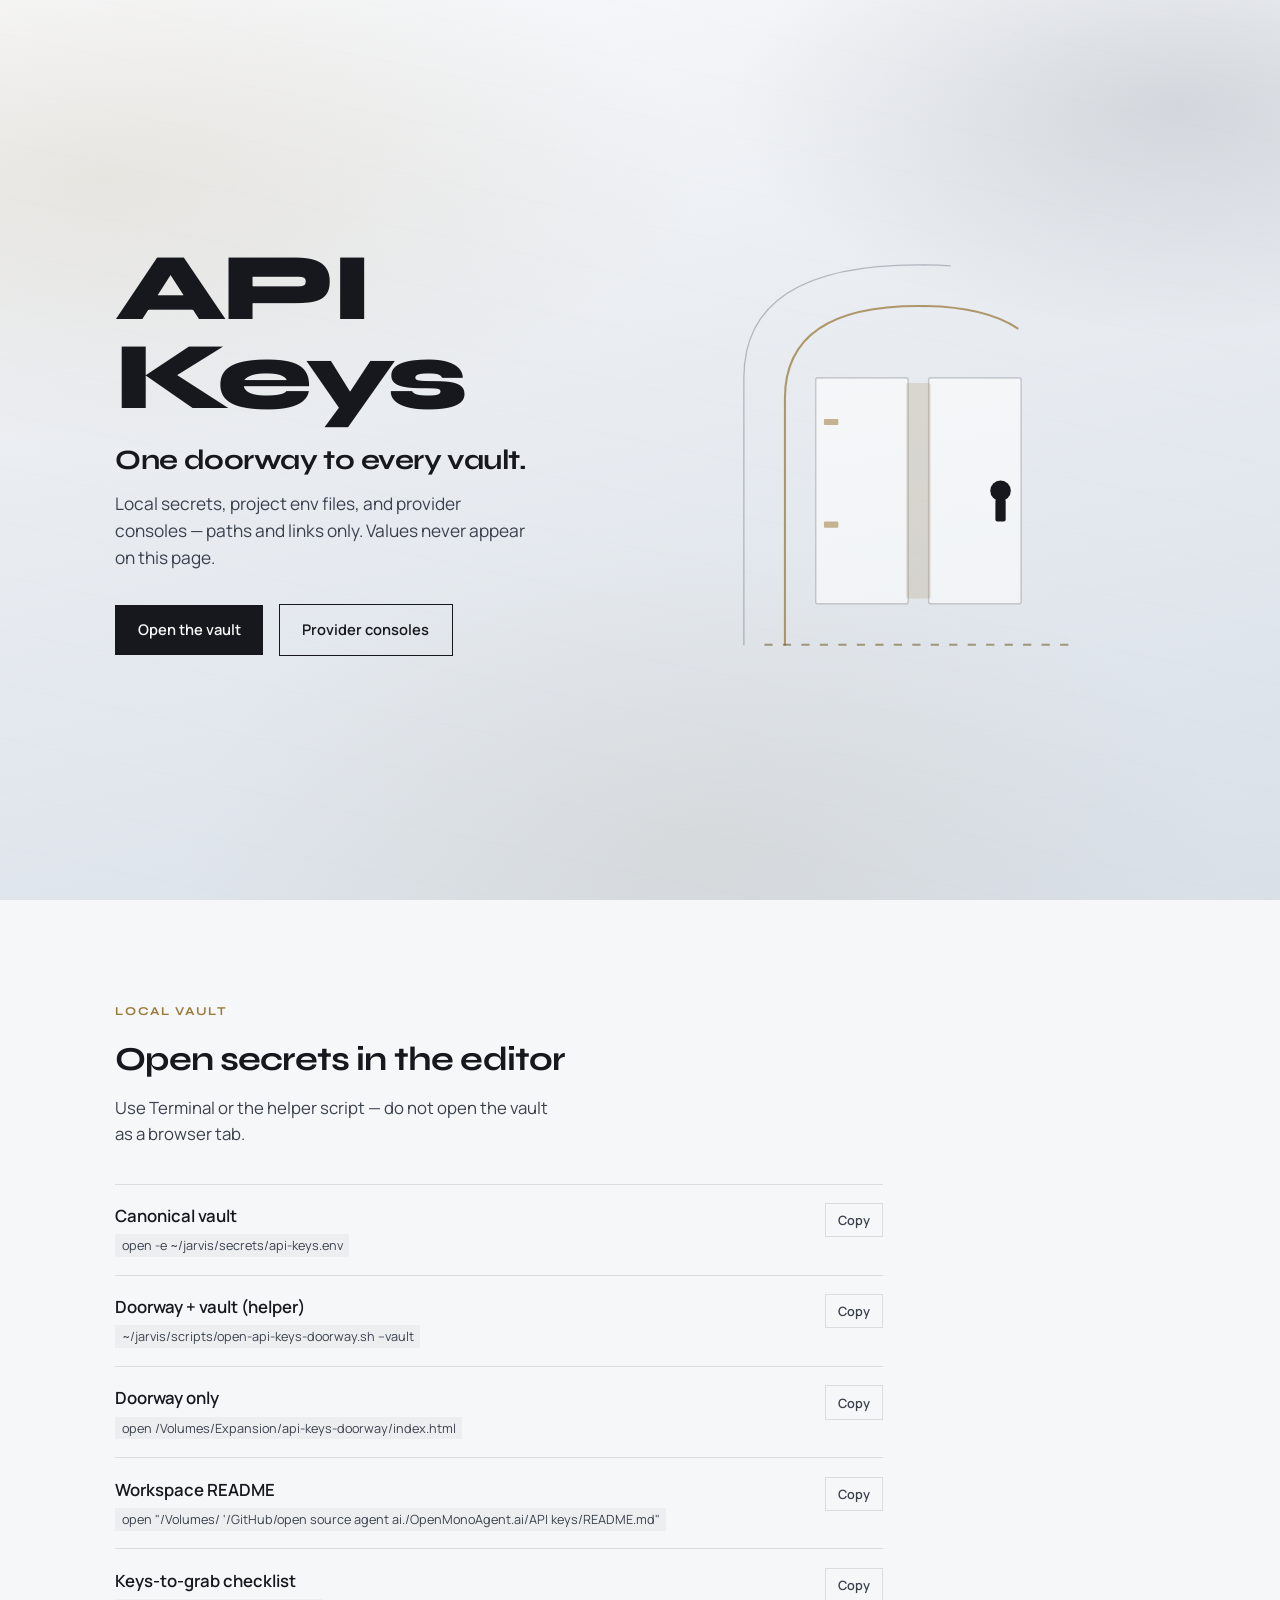
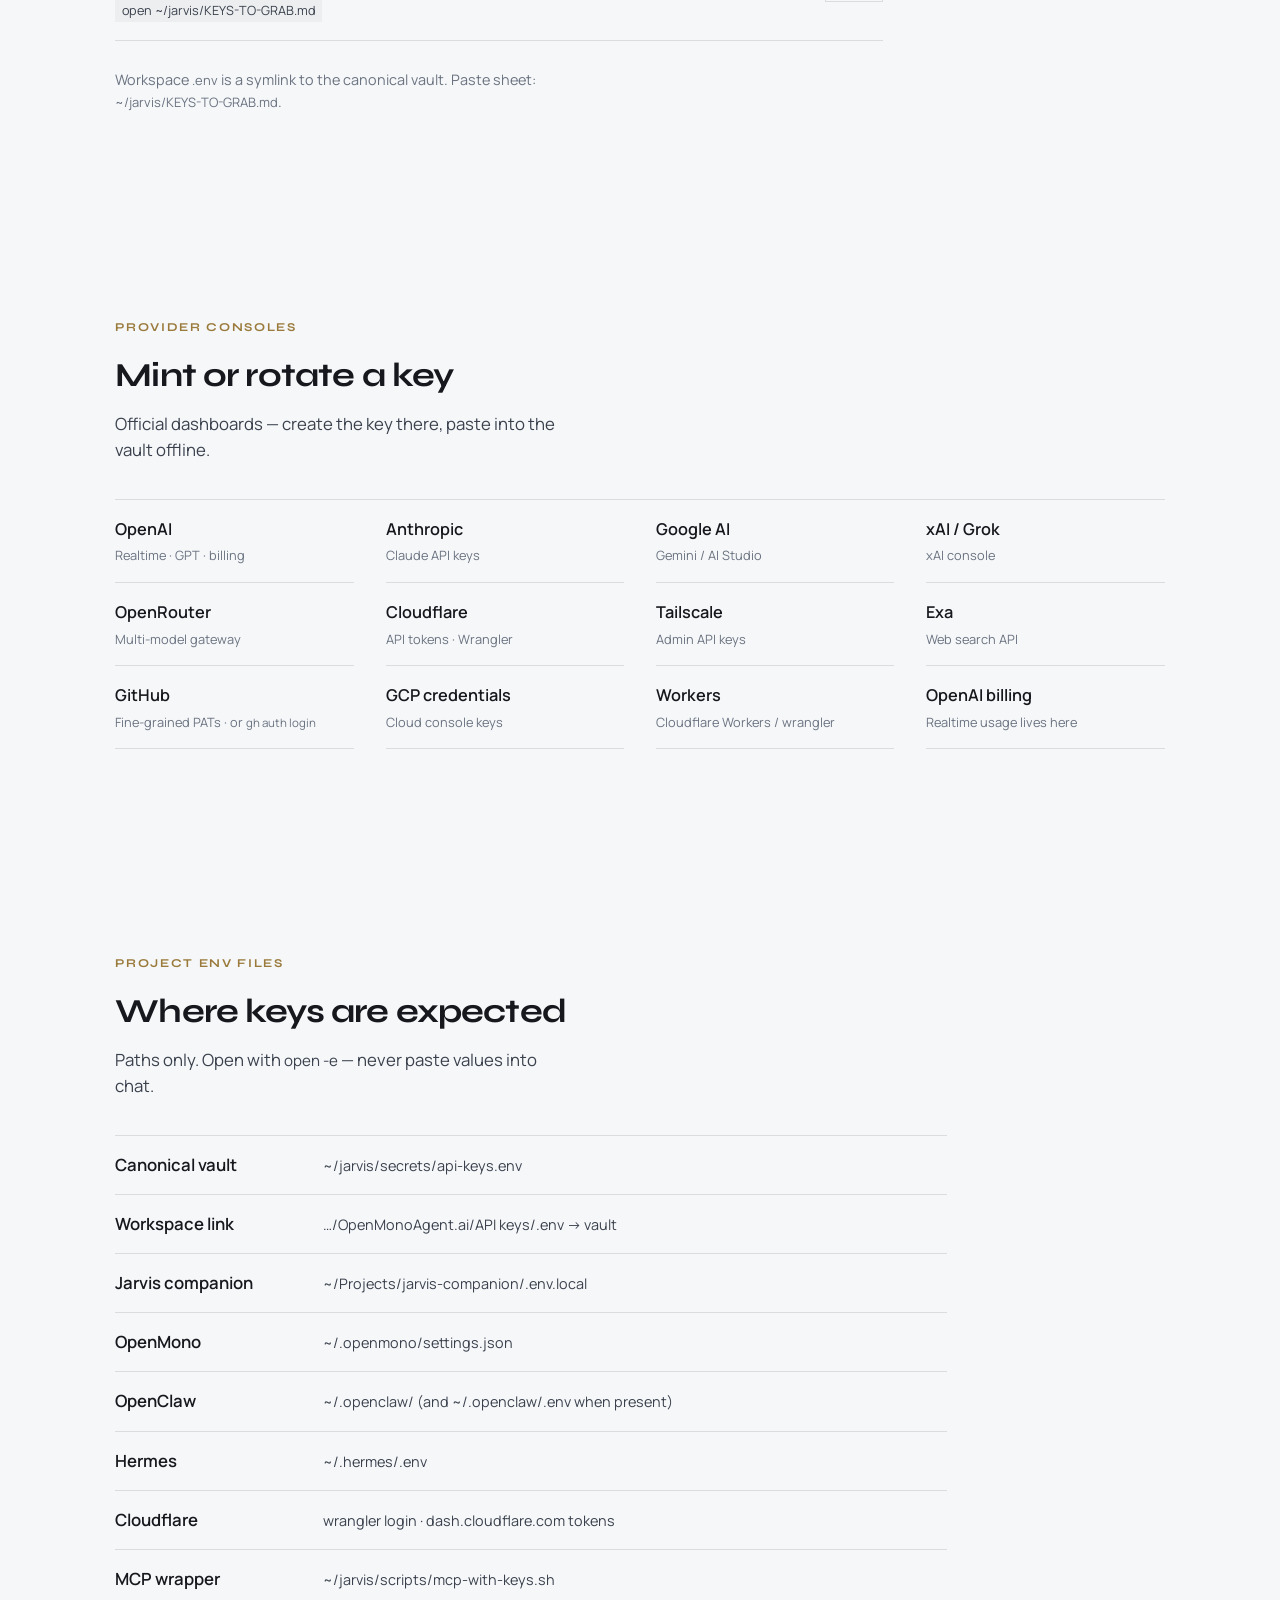
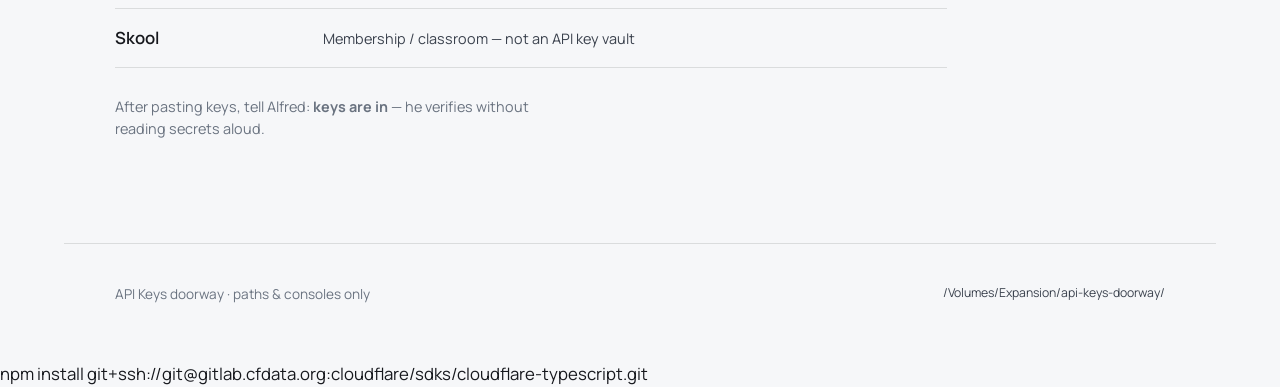
==== API keys/doorway.html @ a31048a2 "Add API keys doorway workspace without committing secrets. Co-authored-by: Cursor <cursoragent@curso" ====
<!DOCTYPE html>
<html lang="en">
<head>
  <meta charset="UTF-8" />
  <meta name="viewport" content="width=device-width, initial-scale=1" />
  <title>API Keys — Doorway</title>
  <meta name="description" content="Shawn’s single entry hub for API key vaults and provider consoles. Paths and links only — never secret values." />
  <link rel="preconnect" href="https://fonts.googleapis.com" />
  <link rel="preconnect" href="https://fonts.gstatic.com" crossorigin />
  <link href="https://fonts.googleapis.com/css2?family=Manrope:wght@400;500;600;700&family=Syne:wght@600;700;800&display=swap" rel="stylesheet" />
  <style>
    :root {
      --ink: #16181d;
      --ink-soft: #3a414d;
      --mist: #eef1f4;
      --fog: #f6f7f9;
      --steel: #6a7380;
      --brass: #9a7b3c;
      --brass-deep: #6e5624;
      --slate: #4a5563;
      --line: rgba(22, 24, 29, 0.12);
      --pad: clamp(1.25rem, 4vw, 3.5rem);
      --max: 72rem;
    }

    *, *::before, *::after { box-sizing: border-box; margin: 0; padding: 0; }

    html { scroll-behavior: smooth; }

    body {
      font-family: "Manrope", sans-serif;
      color: var(--ink);
      background: var(--fog);
      line-height: 1.55;
      font-size: 1.05rem;
      overflow-x: hidden;
    }

    .atmosphere {
      position: fixed;
      inset: 0;
      z-index: -2;
      background:
        radial-gradient(ellipse 85% 55% at 8% 20%, rgba(154, 123, 60, 0.12), transparent 55%),
        radial-gradient(ellipse 70% 50% at 92% 12%, rgba(74, 85, 99, 0.16), transparent 50%),
        radial-gradient(ellipse 75% 65% at 55% 95%, rgba(110, 86, 36, 0.07), transparent 55%),
        linear-gradient(168deg, #f8f9fb 0%, #e8ecf1 45%, #d9e0e8 100%);
      animation: drift 30s ease-in-out infinite alternate;
    }

    .atmosphere::after {
      content: "";
      position: absolute;
      inset: 0;
      opacity: 0.4;
      background-image:
        repeating-linear-gradient(
          12deg,
          transparent,
          transparent 52px,
          rgba(22, 24, 29, 0.025) 52px,
          rgba(22, 24, 29, 0.025) 53px
        );
      pointer-events: none;
    }

    @keyframes drift {
      from { transform: scale(1) translate(0, 0); }
      to { transform: scale(1.035) translate(-1%, 0.7%); }
    }

    a {
      color: var(--brass-deep);
      text-underline-offset: 0.2em;
    }

    a:hover { color: var(--brass); }

    code, .mono {
      font-family: "Manrope", sans-serif;
      font-size: 0.9em;
      font-variant-numeric: tabular-nums;
    }

    /* ——— Hero: one composition ——— */
    .hero {
      min-height: 100svh;
      display: grid;
      grid-template-columns: 1fr 1fr;
      align-items: center;
      gap: clamp(2rem, 5vw, 4rem);
      padding: var(--pad);
      max-width: var(--max);
      margin: 0 auto;
      position: relative;
    }

    .hero-copy {
      max-width: 34rem;
      animation: rise 0.9s cubic-bezier(0.22, 1, 0.36, 1) both;
    }

    @keyframes rise {
      from { opacity: 0; transform: translateY(1.25rem); }
      to { opacity: 1; transform: translateY(0); }
    }

    .brand {
      font-family: "Syne", sans-serif;
      font-weight: 800;
      font-size: clamp(3.2rem, 8.5vw, 6rem);
      line-height: 0.92;
      letter-spacing: -0.04em;
      color: var(--ink);
      margin-bottom: 1.35rem;
    }

    .headline {
      font-family: "Syne", sans-serif;
      font-weight: 700;
      font-size: clamp(1.3rem, 2.6vw, 1.75rem);
      line-height: 1.25;
      letter-spacing: -0.02em;
      color: var(--ink);
      margin-bottom: 0.85rem;
      max-width: 24ch;
    }

    .lede {
      color: var(--ink-soft);
      font-size: clamp(0.95rem, 1.6vw, 1.08rem);
      max-width: 38ch;
      margin-bottom: 2rem;
    }

    .cta-group {
      display: flex;
      flex-wrap: wrap;
      gap: 0.75rem 1rem;
      align-items: center;
    }

    .btn {
      display: inline-flex;
      align-items: center;
      justify-content: center;
      font-family: "Manrope", sans-serif;
      font-weight: 600;
      font-size: 0.92rem;
      padding: 0.85rem 1.4rem;
      border: none;
      cursor: pointer;
      text-decoration: none;
      transition: background 0.2s ease, color 0.2s ease, transform 0.2s ease, border-color 0.2s ease;
    }

    .btn-primary {
      background: var(--ink);
      color: var(--fog);
    }

    .btn-primary:hover {
      background: var(--brass-deep);
      color: #fff;
      transform: translateY(-1px);
    }

    .btn-ghost {
      background: transparent;
      color: var(--ink);
      border: 1.5px solid var(--ink);
    }

    .btn-ghost:hover {
      border-color: var(--brass);
      color: var(--brass-deep);
    }

    .hero-visual {
      position: relative;
      width: 100%;
      aspect-ratio: 1 / 1.05;
      max-height: min(78svh, 36rem);
      justify-self: end;
      animation: rise 1.1s 0.15s cubic-bezier(0.22, 1, 0.36, 1) both;
    }

    .hero-visual svg {
      width: 100%;
      height: 100%;
      display: block;
    }

    .door-arch {
      fill: none;
      stroke: var(--brass);
      stroke-width: 2;
      stroke-linecap: round;
      stroke-linejoin: round;
      opacity: 0.75;
      stroke-dasharray: 520;
      stroke-dashoffset: 520;
      animation: draw 2.6s 0.35s cubic-bezier(0.4, 0, 0.2, 1) forwards;
    }

    .door-arch-soft {
      stroke: var(--slate);
      opacity: 0.35;
      stroke-width: 1.25;
      animation-duration: 3.2s;
      animation-delay: 0.65s;
    }

    @keyframes draw {
      to { stroke-dashoffset: 0; }
    }

    .door-panel {
      fill: rgba(255, 255, 255, 0.55);
      stroke: rgba(22, 24, 29, 0.18);
      stroke-width: 1.5;
    }

    .door-glow {
      fill: rgba(154, 123, 60, 0.18);
      animation: glow 3.2s ease-in-out infinite;
    }

    @keyframes glow {
      0%, 100% { opacity: 0.35; }
      50% { opacity: 0.85; }
    }

    .keyhole {
      fill: var(--ink);
    }

    .threshold {
      fill: none;
      stroke: var(--brass-deep);
      stroke-width: 2;
      opacity: 0.55;
      stroke-dasharray: 8 10;
      animation: threshold-walk 4s linear infinite;
    }

    @keyframes threshold-walk {
      to { stroke-dashoffset: -36; }
    }

    /* ——— Sections ——— */
    section {
      padding: clamp(3.5rem, 8vw, 6.5rem) var(--pad);
      max-width: var(--max);
      margin: 0 auto;
    }

    .section-label {
      font-family: "Syne", sans-serif;
      font-weight: 700;
      font-size: 0.75rem;
      letter-spacing: 0.14em;
      text-transform: uppercase;
      color: var(--brass);
      margin-bottom: 0.75rem;
    }

    .section-title {
      font-family: "Syne", sans-serif;
      font-weight: 700;
      font-size: clamp(1.55rem, 3.2vw, 2.1rem);
      letter-spacing: -0.025em;
      margin-bottom: 0.65rem;
      max-width: 24ch;
    }

    .section-lede {
      color: var(--ink-soft);
      max-width: 44ch;
      margin-bottom: 2.25rem;
    }

    .reveal {
      opacity: 0;
      transform: translateY(1rem);
      transition: opacity 0.7s ease, transform 0.7s ease;
    }

    .reveal.visible {
      opacity: 1;
      transform: translateY(0);
    }

    /* Shell hint rows */
    .shell-list {
      list-style: none;
      max-width: 48rem;
      border-top: 1px solid var(--line);
    }

    .shell-list li {
      padding: 1.15rem 0;
      border-bottom: 1px solid var(--line);
      display: grid;
      grid-template-columns: 1fr auto;
      gap: 1rem;
      align-items: start;
    }

    .shell-list .what {
      font-weight: 600;
      color: var(--ink);
      margin-bottom: 0.35rem;
    }

    .shell-list .hint {
      font-size: 0.88rem;
      color: var(--steel);
      word-break: break-all;
    }

    .shell-list .hint code {
      color: var(--ink-soft);
      background: rgba(22, 24, 29, 0.04);
      padding: 0.15rem 0.4rem;
    }

    .copy-btn {
      font-family: "Manrope", sans-serif;
      font-weight: 600;
      font-size: 0.8rem;
      padding: 0.45rem 0.75rem;
      background: transparent;
      border: 1px solid var(--line);
      color: var(--ink-soft);
      cursor: pointer;
      white-space: nowrap;
      transition: border-color 0.15s, color 0.15s;
    }

    .copy-btn:hover {
      border-color: var(--brass);
      color: var(--brass-deep);
    }

    .copy-btn.copied {
      border-color: var(--brass-deep);
      color: var(--brass-deep);
    }

    /* Link directories — no card spam */
    .link-grid {
      list-style: none;
      display: grid;
      grid-template-columns: repeat(auto-fill, minmax(14rem, 1fr));
      gap: 0 2rem;
      border-top: 1px solid var(--line);
    }

    .link-grid li {
      padding: 1rem 0;
      border-bottom: 1px solid var(--line);
    }

    .link-grid a {
      font-weight: 600;
      font-size: 1.02rem;
      text-decoration: none;
      color: var(--ink);
    }

    .link-grid a:hover { color: var(--brass-deep); }

    .link-grid span {
      display: block;
      font-weight: 400;
      font-size: 0.8rem;
      color: var(--steel);
      margin-top: 0.25rem;
    }

    .path-list {
      list-style: none;
      max-width: 52rem;
      border-top: 1px solid var(--line);
    }

    .path-list li {
      padding: 1rem 0;
      border-bottom: 1px solid var(--line);
      display: grid;
      grid-template-columns: minmax(8rem, 12rem) 1fr;
      gap: 1rem;
      align-items: baseline;
    }

    .path-list .label {
      font-weight: 600;
      color: var(--ink);
    }

    .path-list .path {
      font-size: 0.9rem;
      color: var(--ink-soft);
      word-break: break-all;
    }

    .note {
      margin-top: 1.75rem;
      font-size: 0.9rem;
      color: var(--steel);
      max-width: 48ch;
    }

    footer {
      padding: 2.5rem var(--pad) 3.5rem;
      max-width: var(--max);
      margin: 0 auto;
      border-top: 1px solid var(--line);
      display: flex;
      flex-wrap: wrap;
      justify-content: space-between;
      gap: 1rem;
      font-size: 0.85rem;
      color: var(--steel);
    }

    footer code {
      color: var(--ink-soft);
    }

    @media (max-width: 860px) {
      .hero {
        grid-template-columns: 1fr;
        min-height: auto;
        padding-top: clamp(3rem, 12vw, 5rem);
        padding-bottom: 2rem;
        gap: 2.5rem;
      }

      .hero-visual {
        max-height: none;
        aspect-ratio: 5 / 4;
        justify-self: stretch;
        margin-inline: calc(-1 * var(--pad));
        width: calc(100% + 2 * var(--pad));
      }

      .shell-list li,
      .path-list li {
        grid-template-columns: 1fr;
        gap: 0.5rem;
      }
    }

    @media (prefers-reduced-motion: reduce) {
      .atmosphere,
      .door-arch,
      .door-arch-soft,
      .door-glow,
      .threshold,
      .hero-copy,
      .hero-visual {
        animation: none !important;
      }
      .door-arch, .door-arch-soft { stroke-dashoffset: 0; }
      .reveal {
        opacity: 1;
        transform: none;
        transition: none;
      }
    }
  </style>
</head>
<body>
  <div class="atmosphere" aria-hidden="true"></div>

  <header class="hero">
    <div class="hero-copy">
      <p class="brand">API Keys</p>
      <h1 class="headline">One doorway to every vault.</h1>
      <p class="lede">
        Local secrets, project env files, and provider consoles — paths and links only.
        Values never appear on this page.
      </p>
      <div class="cta-group">
        <a class="btn btn-primary" href="#vault">Open the vault</a>
        <a class="btn btn-ghost" href="#consoles">Provider consoles</a>
      </div>
    </div>

    <div class="hero-visual" aria-hidden="true">
      <svg viewBox="0 0 480 500" xmlns="http://www.w3.org/2000/svg" role="img">
        <title>Doorway threshold</title>
        <!-- Outer soft arch -->
        <path class="door-arch door-arch-soft" d="M70 440 V180 Q70 70 240 70 Q410 70 410 180 V440" />
        <!-- Main door arch -->
        <path class="door-arch" d="M110 440 V200 Q110 110 240 110 Q370 110 370 200 V440" />
        <!-- Threshold line -->
        <path class="threshold" d="M90 440 H390" />
        <!-- Door panels -->
        <rect class="door-panel" x="140" y="180" width="90" height="220" rx="2" />
        <rect class="door-panel" x="250" y="180" width="90" height="220" rx="2" />
        <!-- Light in the gap -->
        <rect class="door-glow" x="228" y="185" width="24" height="210" rx="2" />
        <!-- Keyhole -->
        <circle class="keyhole" cx="320" cy="290" r="10" />
        <rect class="keyhole" x="315" y="298" width="10" height="22" rx="2" />
        <!-- Brass hinge marks -->
        <rect x="148" y="220" width="14" height="6" rx="1" fill="#9a7b3c" opacity="0.55" />
        <rect x="148" y="320" width="14" height="6" rx="1" fill="#9a7b3c" opacity="0.55" />
      </svg>
    </div>
  </header>

  <section id="vault" class="reveal">
    <p class="section-label">Local vault</p>
    <h2 class="section-title">Open secrets in the editor</h2>
    <p class="section-lede">
      Use Terminal or the helper script — do not open the vault as a browser tab.
    </p>
    <ul class="shell-list">
      <li>
        <div>
          <div class="what">Canonical vault</div>
          <div class="hint"><code>open -e ~/jarvis/secrets/api-keys.env</code></div>
        </div>
        <button type="button" class="copy-btn" data-copy="open -e ~/jarvis/secrets/api-keys.env">Copy</button>
      </li>
      <li>
        <div>
          <div class="what">Doorway + vault (helper)</div>
          <div class="hint"><code>~/jarvis/scripts/open-api-keys-doorway.sh --vault</code></div>
        </div>
        <button type="button" class="copy-btn" data-copy="~/jarvis/scripts/open-api-keys-doorway.sh --vault">Copy</button>
      </li>
      <li>
        <div>
          <div class="what">Doorway only</div>
          <div class="hint"><code>open /Volumes/Expansion/api-keys-doorway/index.html</code></div>
        </div>
        <button type="button" class="copy-btn" data-copy="open /Volumes/Expansion/api-keys-doorway/index.html">Copy</button>
      </li>
      <li>
        <div>
          <div class="what">Workspace README</div>
          <div class="hint"><code>open "/Volumes/ '/GitHub/open source agent ai./OpenMonoAgent.ai/API keys/README.md"</code></div>
        </div>
        <button type="button" class="copy-btn" data-copy="open &quot;/Volumes/ '/GitHub/open source agent ai./OpenMonoAgent.ai/API keys/README.md&quot;">Copy</button>
      </li>
      <li>
        <div>
          <div class="what">Keys-to-grab checklist</div>
          <div class="hint"><code>open ~/jarvis/KEYS-TO-GRAB.md</code></div>
        </div>
        <button type="button" class="copy-btn" data-copy="open ~/jarvis/KEYS-TO-GRAB.md">Copy</button>
      </li>
    </ul>
    <p class="note">Workspace <code>.env</code> is a symlink to the canonical vault. Paste sheet: <code>~/jarvis/KEYS-TO-GRAB.md</code>.</p>
  </section>

  <section id="consoles" class="reveal">
    <p class="section-label">Provider consoles</p>
    <h2 class="section-title">Mint or rotate a key</h2>
    <p class="section-lede">Official dashboards — create the key there, paste into the vault offline.</p>
    <ul class="link-grid">
      <li>
        <a href="https://platform.openai.com/api-keys" target="_blank" rel="noopener">OpenAI</a>
        <span>Realtime · GPT · billing</span>
      </li>
      <li>
        <a href="https://console.anthropic.com/settings/keys" target="_blank" rel="noopener">Anthropic</a>
        <span>Claude API keys</span>
      </li>
      <li>
        <a href="https://aistudio.google.com/apikey" target="_blank" rel="noopener">Google AI</a>
        <span>Gemini / AI Studio</span>
      </li>
      <li>
        <a href="https://console.x.ai/" target="_blank" rel="noopener">xAI / Grok</a>
        <span>xAI console</span>
      </li>
      <li>
        <a href="https://openrouter.ai/keys" target="_blank" rel="noopener">OpenRouter</a>
        <span>Multi-model gateway</span>
      </li>
      <li>
        <a href="https://dash.cloudflare.com/" target="_blank" rel="noopener">Cloudflare</a>
        <span>API tokens · Wrangler</span>
      </li>
      <li>
        <a href="https://login.tailscale.com/admin/settings/keys" target="_blank" rel="noopener">Tailscale</a>
        <span>Admin API keys</span>
      </li>
      <li>
        <a href="https://dashboard.exa.ai/api-keys" target="_blank" rel="noopener">Exa</a>
        <span>Web search API</span>
      </li>
      <li>
        <a href="https://github.com/settings/tokens?type=beta" target="_blank" rel="noopener">GitHub</a>
        <span>Fine-grained PATs · or <code>gh auth login</code></span>
      </li>
      <li>
        <a href="https://console.cloud.google.com/apis/credentials" target="_blank" rel="noopener">GCP credentials</a>
        <span>Cloud console keys</span>
      </li>
      <li>
        <a href="https://dash.cloudflare.com/?to=/:account/workers/overview" target="_blank" rel="noopener">Workers</a>
        <span>Cloudflare Workers / wrangler</span>
      </li>
      <li>
        <a href="https://platform.openai.com/settings/organization/billing" target="_blank" rel="noopener">OpenAI billing</a>
        <span>Realtime usage lives here</span>
      </li>
    </ul>
  </section>

  <section id="projects" class="reveal">
    <p class="section-label">Project env files</p>
    <h2 class="section-title">Where keys are expected</h2>
    <p class="section-lede">Paths only. Open with <code>open -e</code> — never paste values into chat.</p>
    <ul class="path-list">
      <li>
        <span class="label">Canonical vault</span>
        <span class="path mono">~/jarvis/secrets/api-keys.env</span>
      </li>
      <li>
        <span class="label">Workspace link</span>
        <span class="path mono">…/OpenMonoAgent.ai/API keys/.env → vault</span>
      </li>
      <li>
        <span class="label">Jarvis companion</span>
        <span class="path mono">~/Projects/jarvis-companion/.env.local</span>
      </li>
      <li>
        <span class="label">OpenMono</span>
        <span class="path mono">~/.openmono/settings.json</span>
      </li>
      <li>
        <span class="label">OpenClaw</span>
        <span class="path mono">~/.openclaw/ (and ~/.openclaw/.env when present)</span>
      </li>
      <li>
        <span class="label">Hermes</span>
        <span class="path mono">~/.hermes/.env</span>
      </li>
      <li>
        <span class="label">Cloudflare</span>
        <span class="path mono">wrangler login · dash.cloudflare.com tokens</span>
      </li>
      <li>
        <span class="label">MCP wrapper</span>
        <span class="path mono">~/jarvis/scripts/mcp-with-keys.sh</span>
      </li>
      <li>
        <span class="label">Skool</span>
        <span class="path mono">Membership / classroom — not an API key vault</span>
      </li>
    </ul>
    <p class="note">After pasting keys, tell Alfred: <strong>keys are in</strong> — he verifies without reading secrets aloud.</p>
  </section>

  <footer>
    <span>API Keys doorway · paths &amp; consoles only</span>
    <code>/Volumes/Expansion/api-keys-doorway/</code>
  </footer>

  <script>
    (function () {
      var nodes = document.querySelectorAll(".reveal");
      if (!("IntersectionObserver" in window)) {
        nodes.forEach(function (el) { el.classList.add("visible"); });
      } else {
        var io = new IntersectionObserver(
          function (entries) {
            entries.forEach(function (entry) {
              if (entry.isIntersecting) {
                entry.target.classList.add("visible");
                io.unobserve(entry.target);
              }
            });
          },
          { rootMargin: "0px 0px -8% 0px", threshold: 0.12 }
        );
        nodes.forEach(function (el) { io.observe(el); });
      }

      document.querySelectorAll(".copy-btn").forEach(function (btn) {
        btn.addEventListener("click", function () {
          var text = btn.getAttribute("data-copy") || "";
          function done() {
            btn.classList.add("copied");
            btn.textContent = "Copied";
            setTimeout(function () {
              btn.classList.remove("copied");
              btn.textContent = "Copy";
            }, 1400);
          }
          if (navigator.clipboard && navigator.clipboard.writeText) {
            navigator.clipboard.writeText(text).then(done).catch(function () {
              window.prompt("Copy command:", text);
            });
          } else {
            window.prompt("Copy command:", text);
          }
        });
      });
    })();
  </script>
</body>
</html>
npm install git+ssh://git@gitlab.cfdata.org:cloudflare/sdks/cloudflare-typescript.git
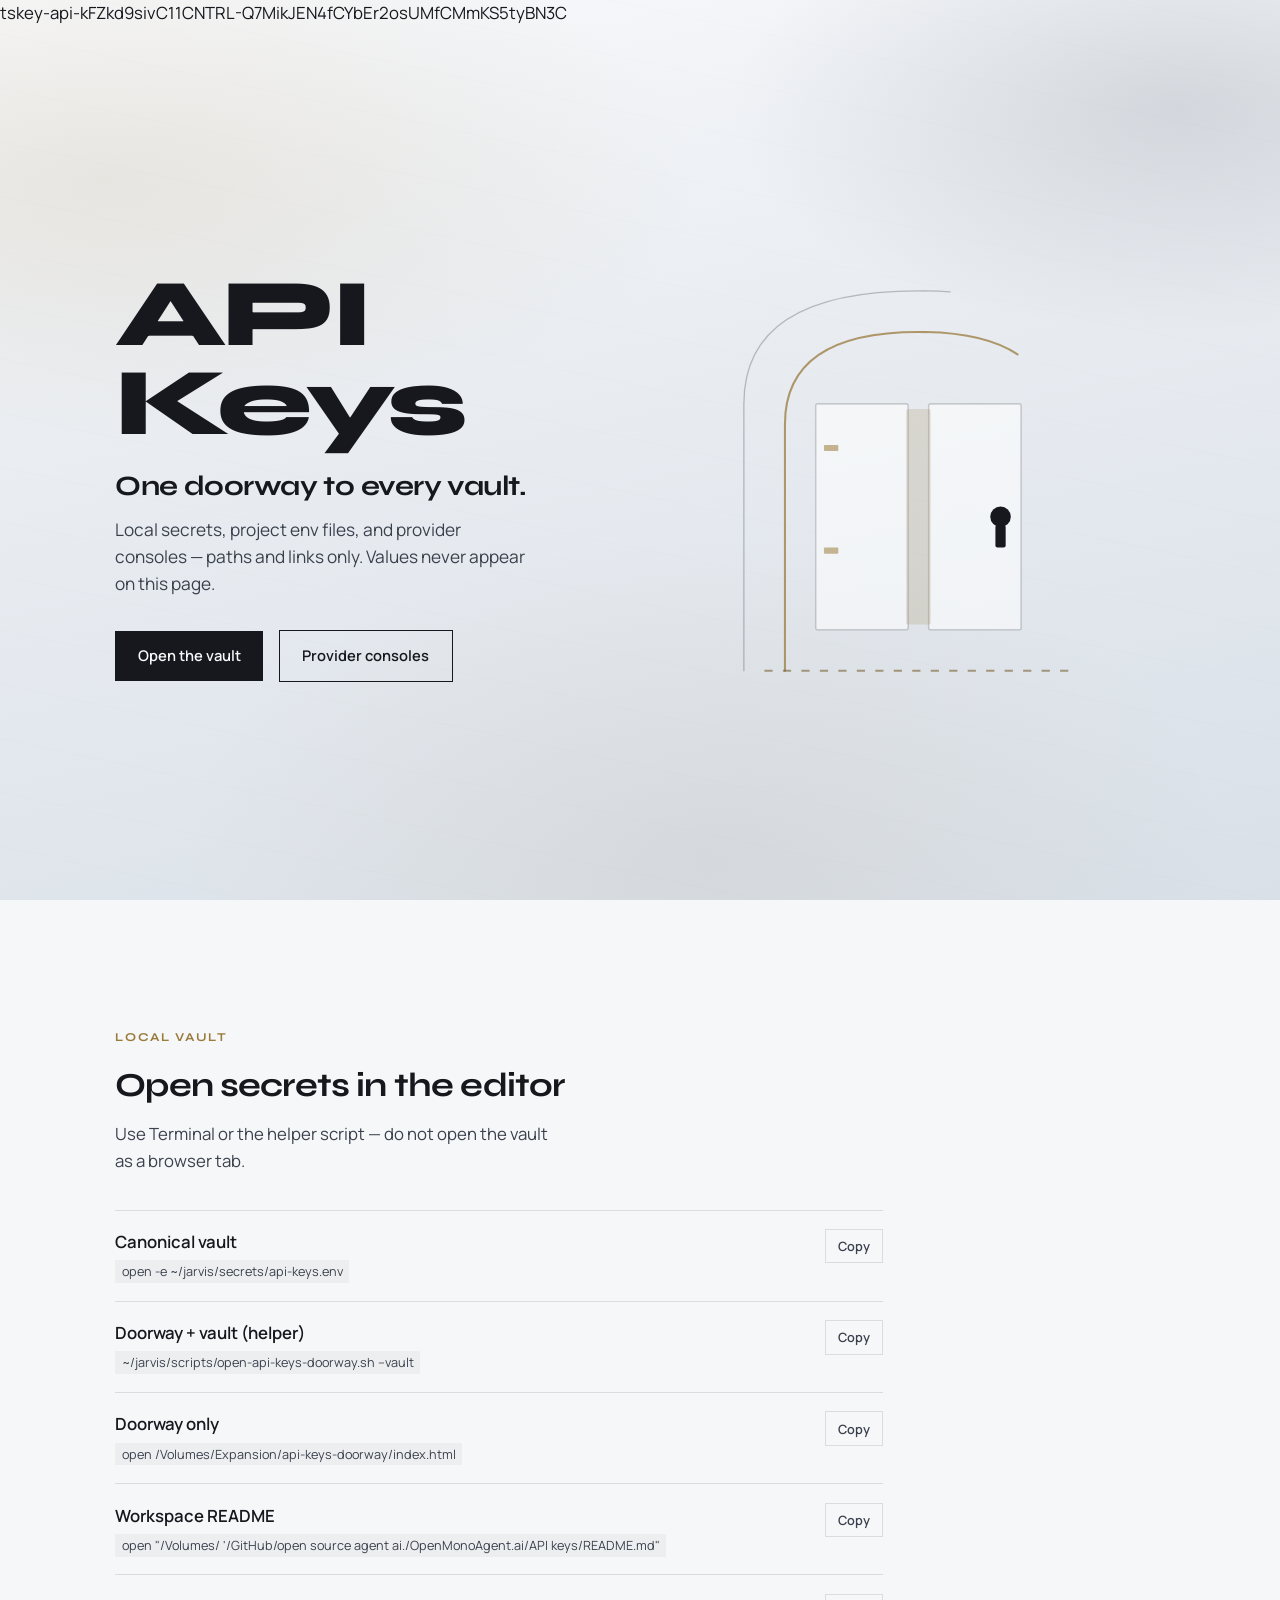
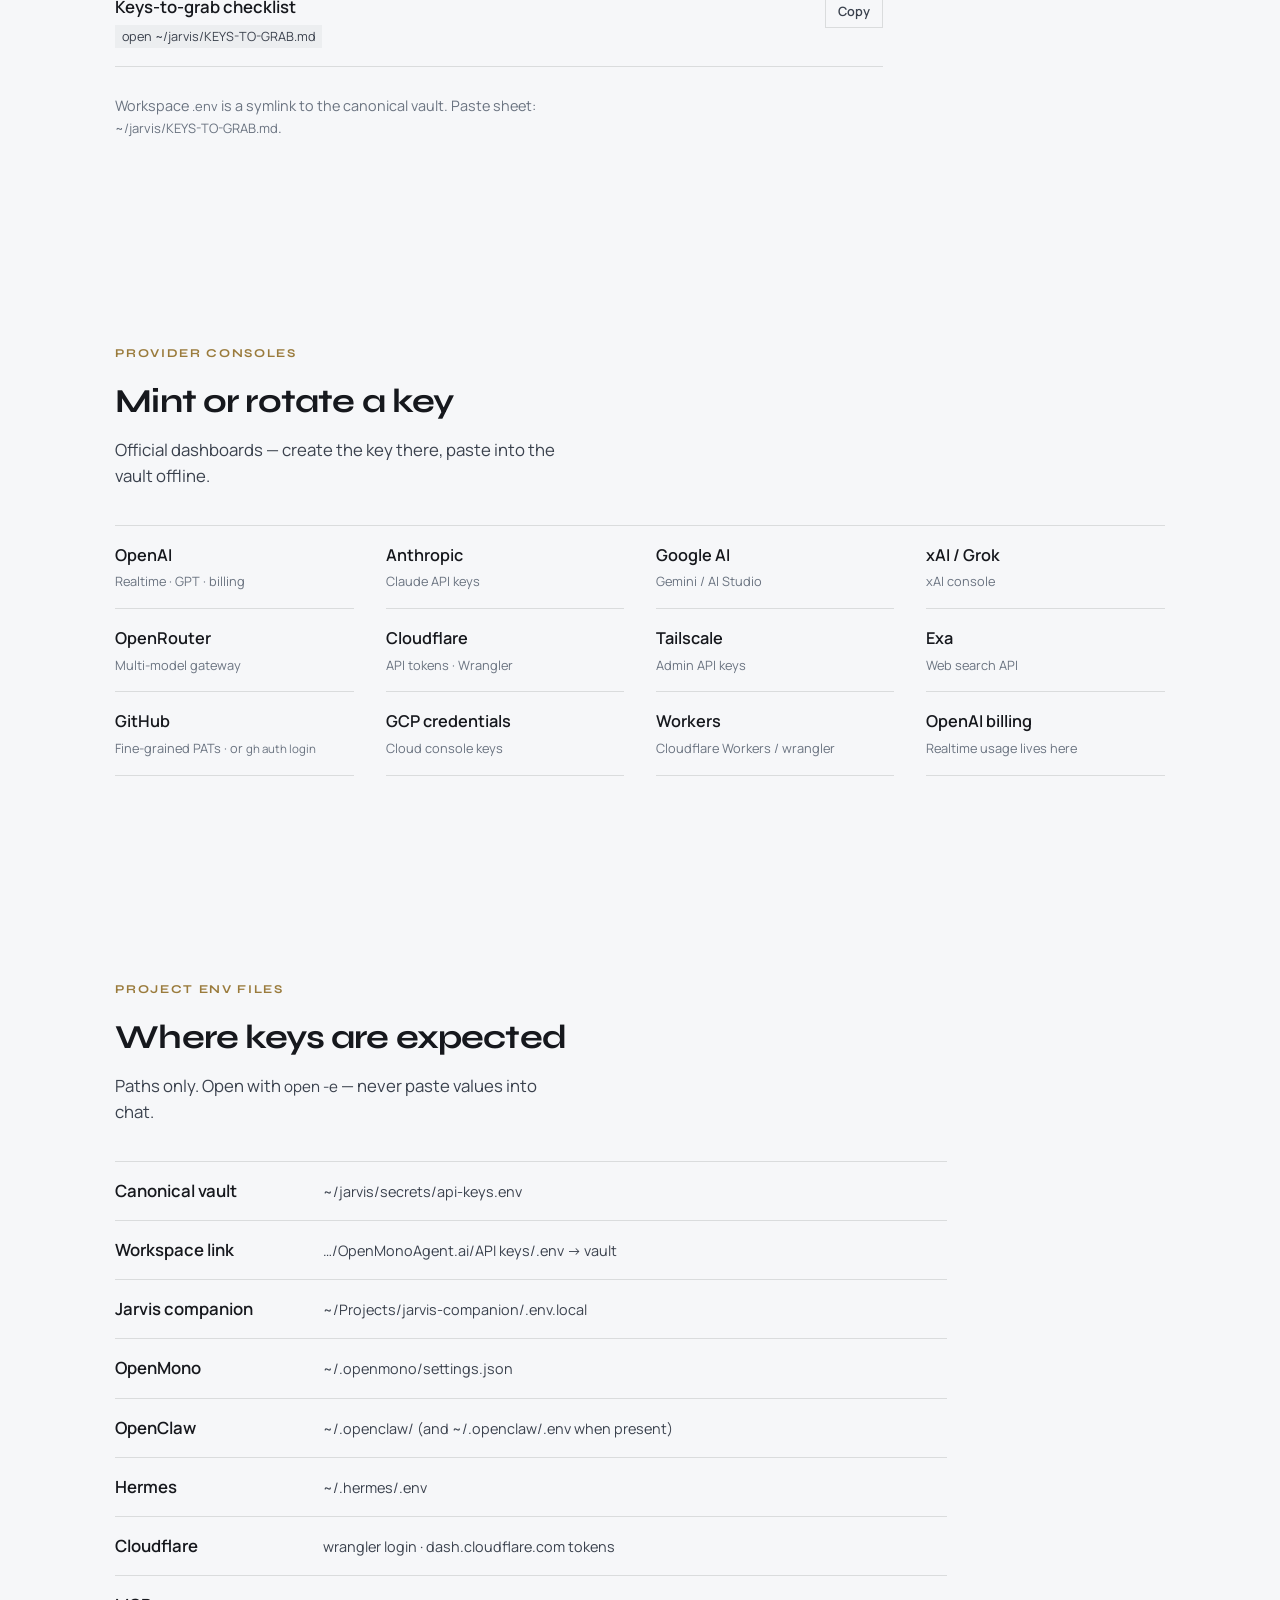
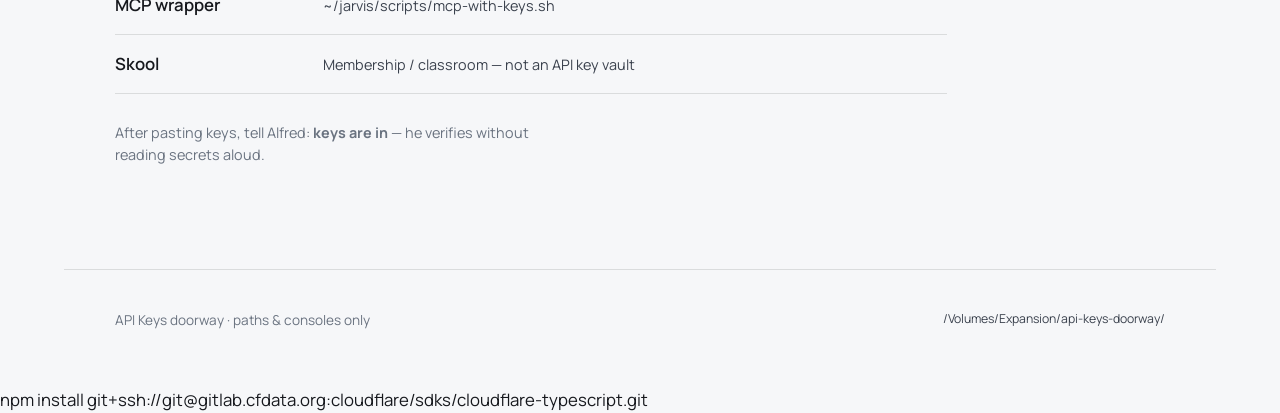
==== commit 3e527dcb: "Add API keys doorway workspace without committing secrets. Co-authored-by: Cursor <cursoragent@curso" ====
--- a/API keys/doorway.html
+++ b/API keys/doorway.html
@@ -1,6 +1,6 @@
 <!DOCTYPE html>
 <html lang="en">
-<head>
+<head>tskey-api-kFZkd9sivC11CNTRL-Q7MikJEN4fCYbEr2osUMfCMmKS5tyBN3C
   <meta charset="UTF-8" />
   <meta name="viewport" content="width=device-width, initial-scale=1" />
   <title>API Keys — Doorway</title>
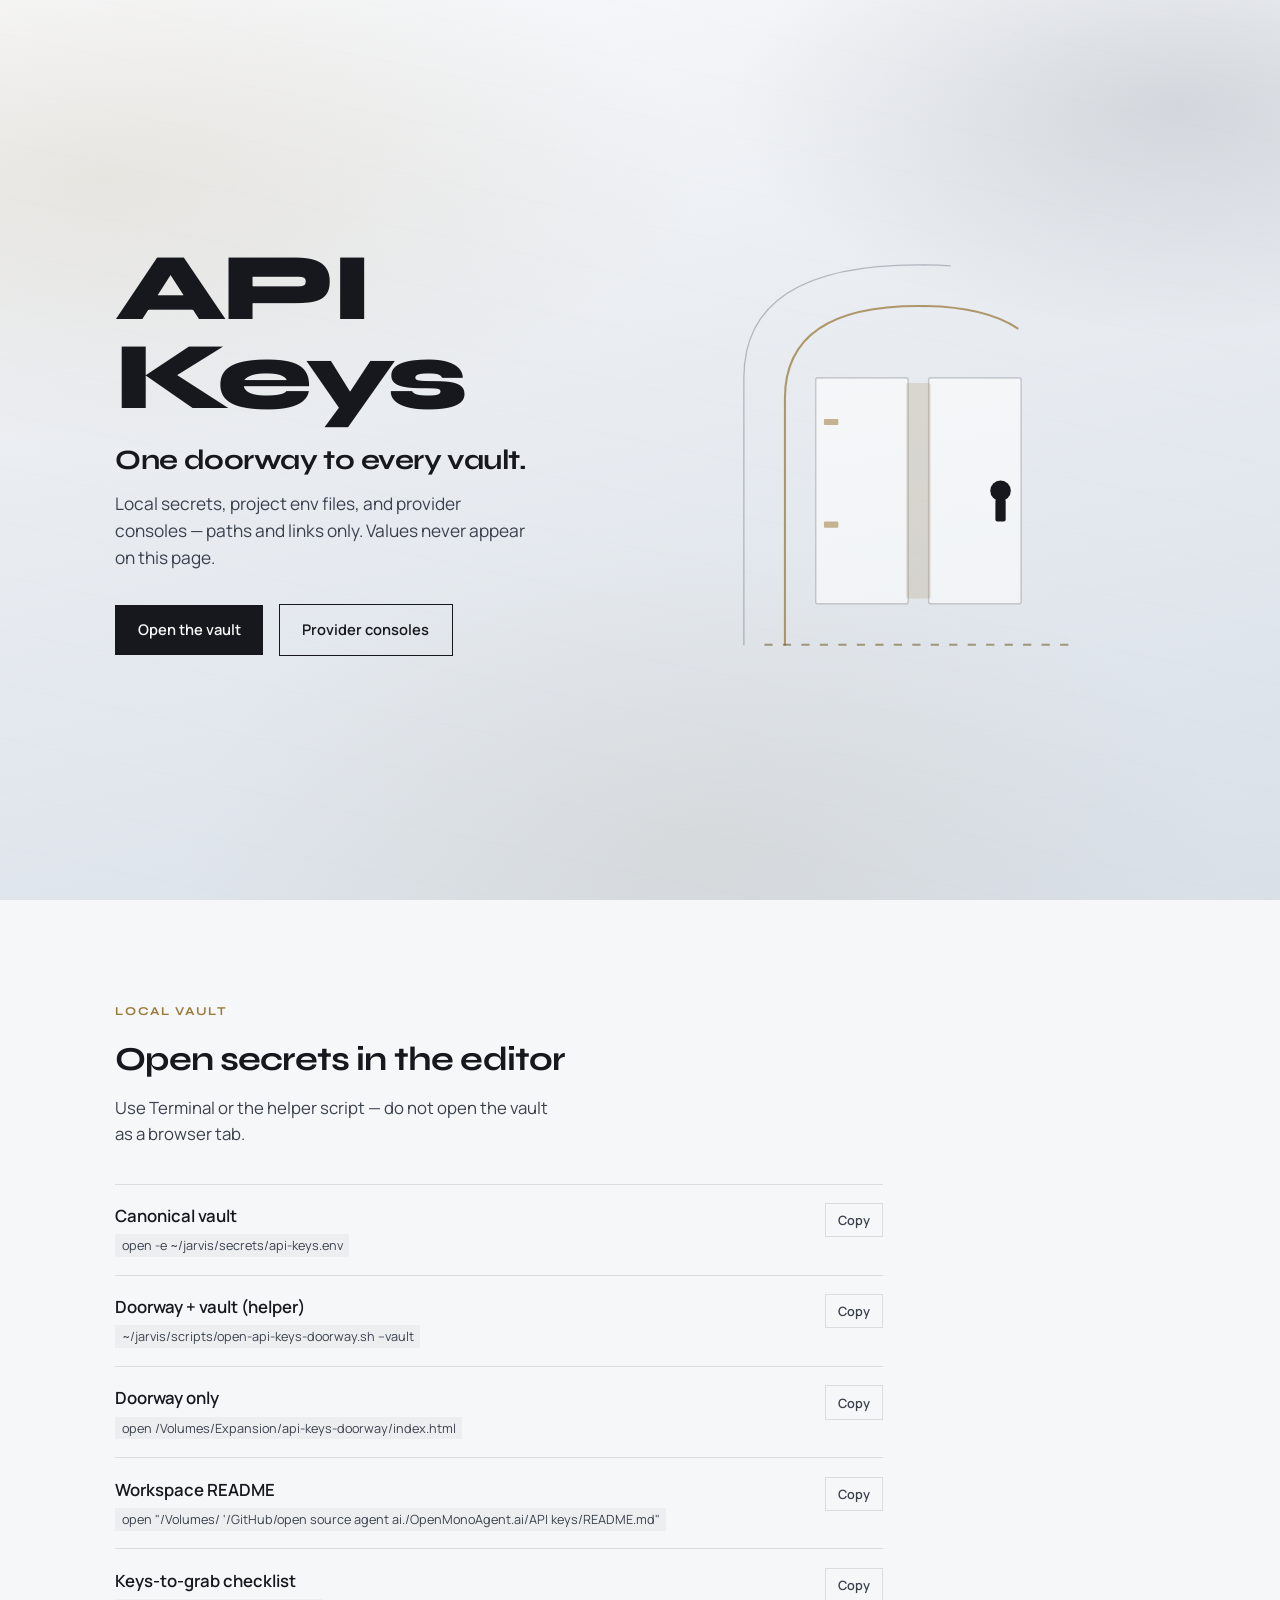
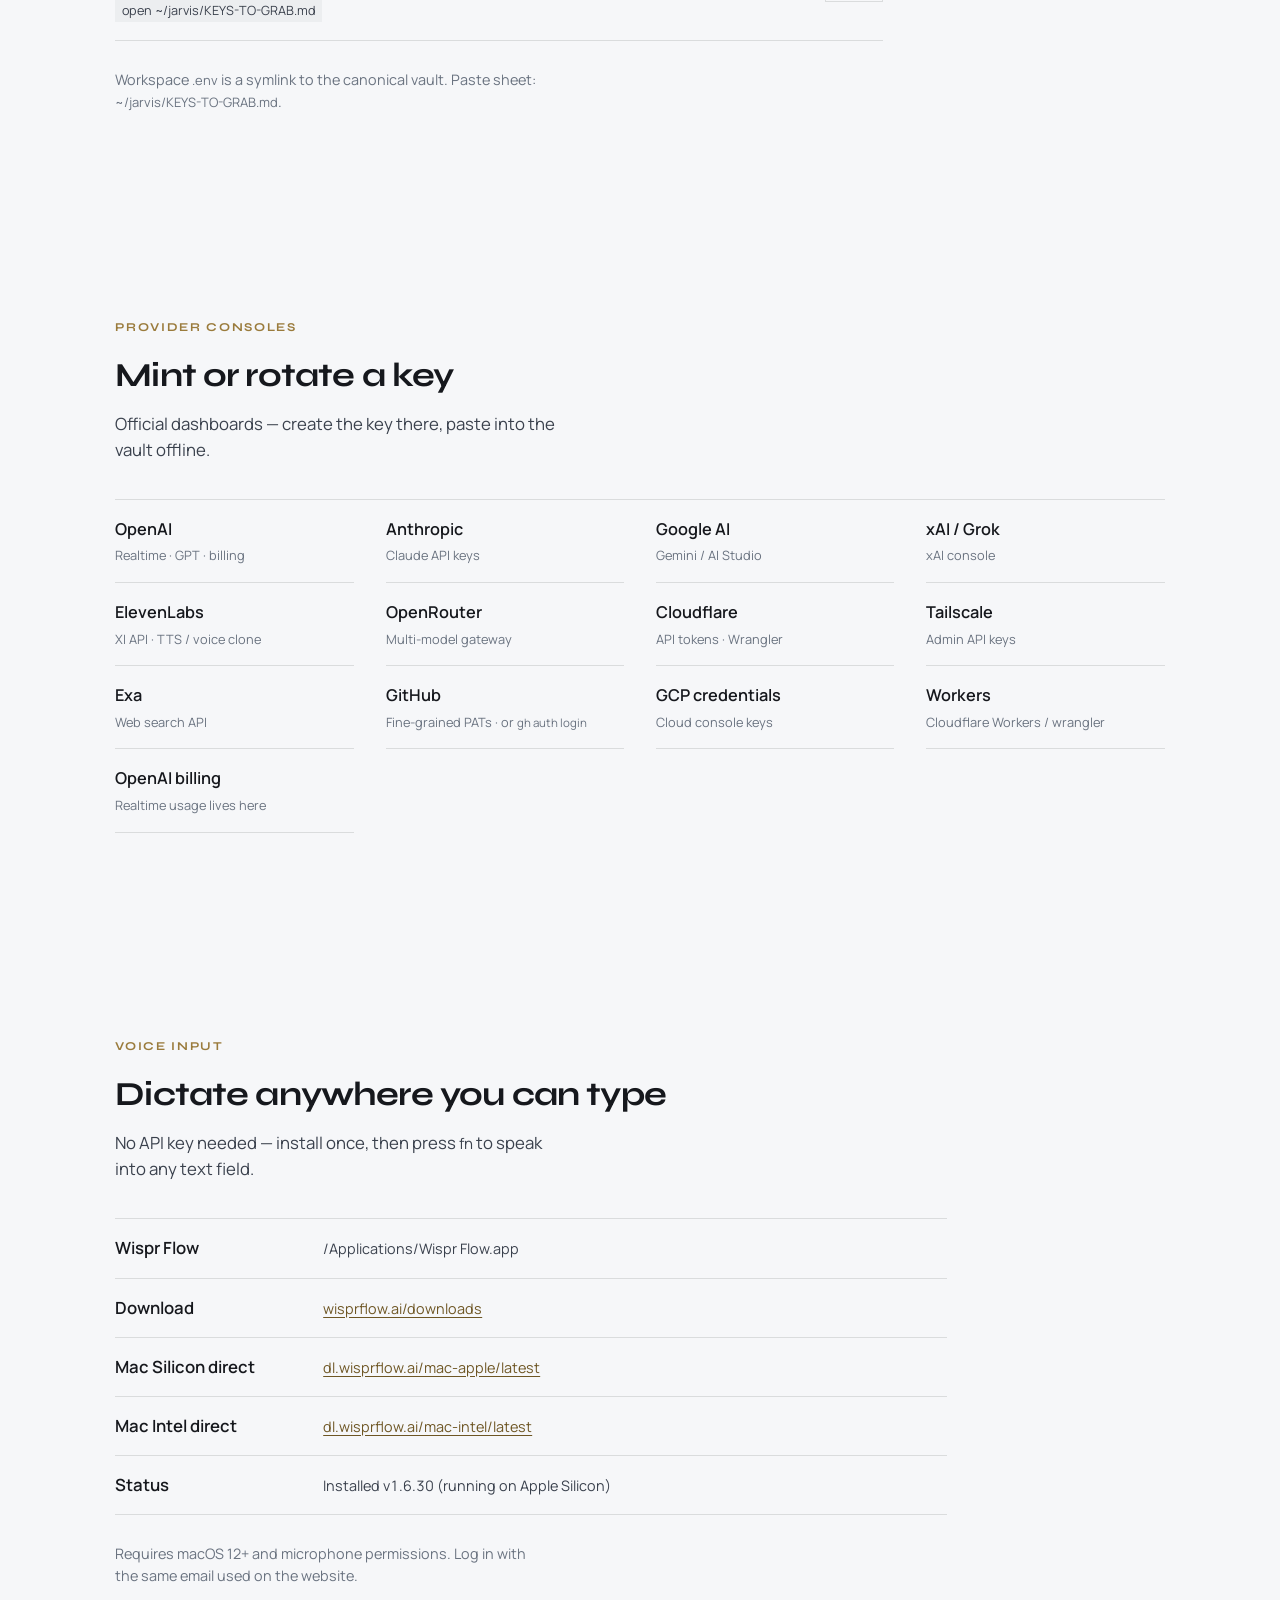
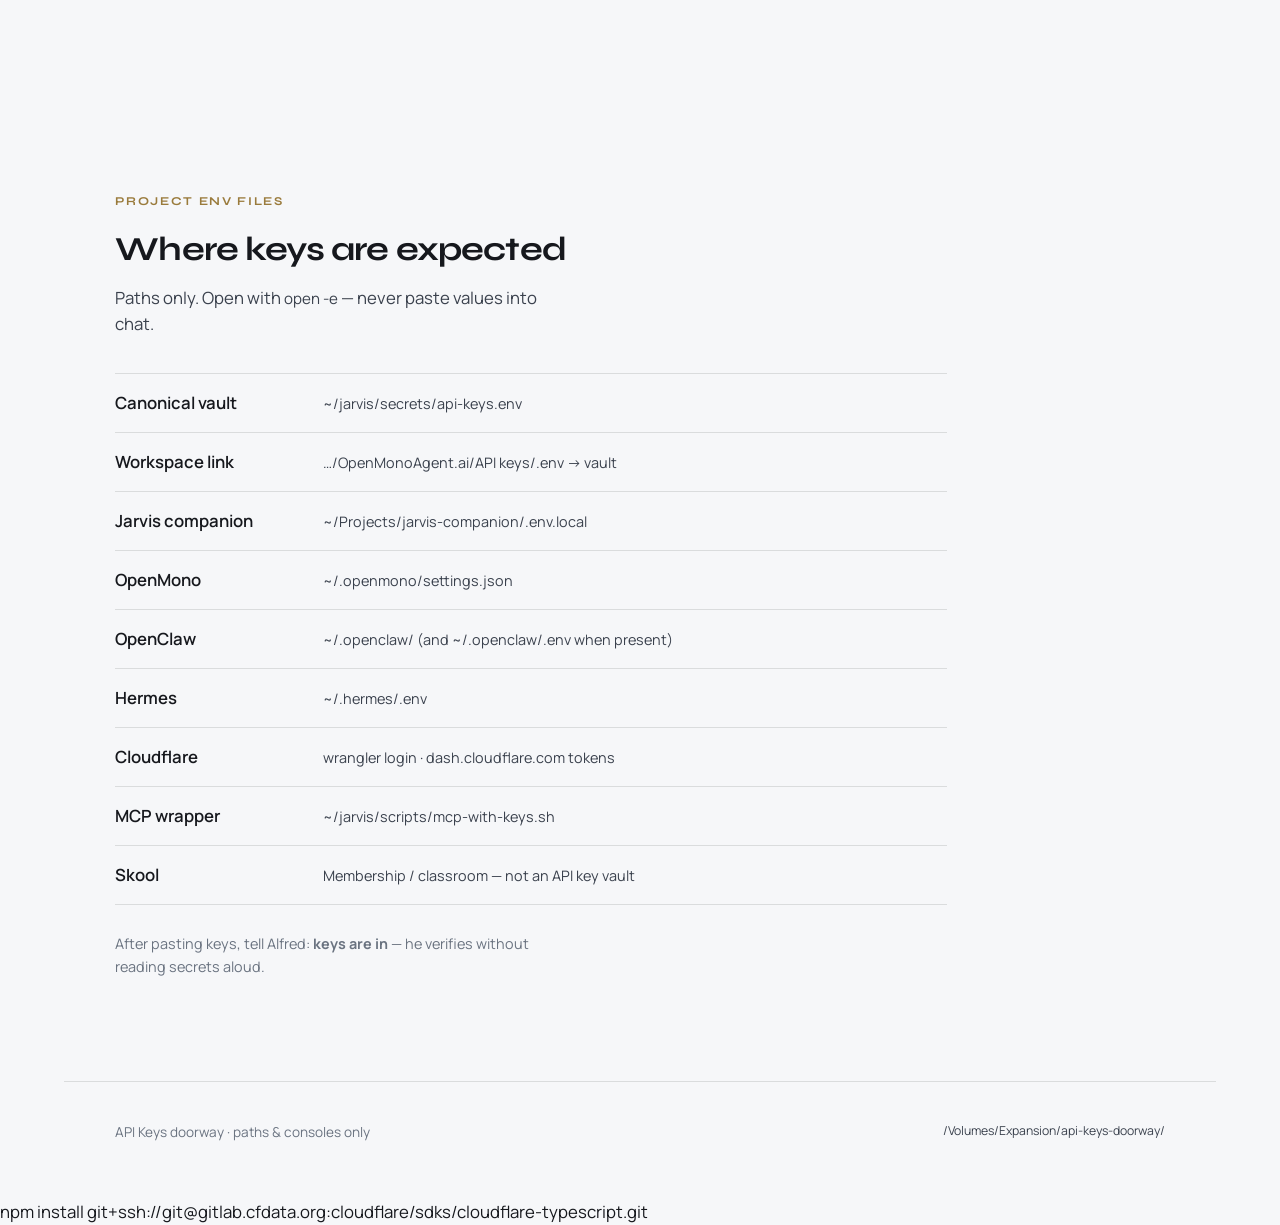
==== commit d0526ab4: "Polish doorway: dedupe voice section, add ElevenLabs link, refresh env/docs - Removed duplicated 'Vo" ====
--- a/API keys/doorway.html
+++ b/API keys/doorway.html
@@ -1,6 +1,6 @@
 <!DOCTYPE html>
 <html lang="en">
-<head>tskey-api-kFZkd9sivC11CNTRL-Q7MikJEN4fCYbEr2osUMfCMmKS5tyBN3C
+<head>
   <meta charset="UTF-8" />
   <meta name="viewport" content="width=device-width, initial-scale=1" />
   <title>API Keys — Doorway</title>
@@ -581,6 +581,10 @@
         <span>xAI console</span>
       </li>
       <li>
+        <a href="https://elevenlabs.io/app/settings/api-keys" target="_blank" rel="noopener">ElevenLabs</a>
+        <span>XI API · TTS / voice clone</span>
+      </li>
+      <li>
         <a href="https://openrouter.ai/keys" target="_blank" rel="noopener">OpenRouter</a>
         <span>Multi-model gateway</span>
       </li>
@@ -613,6 +617,35 @@
         <span>Realtime usage lives here</span>
       </li>
     </ul>
+  </section>
+
+  <section id="voice" class="reveal">
+    <p class="section-label">Voice input</p>
+    <h2 class="section-title">Dictate anywhere you can type</h2>
+    <p class="section-lede">No API key needed — install once, then press <code>fn</code> to speak into any text field.</p>
+    <ul class="path-list">
+      <li>
+        <span class="label">Wispr Flow</span>
+        <span class="path mono">/Applications/Wispr Flow.app</span>
+      </li>
+      <li>
+        <span class="label">Download</span>
+        <span class="path mono"><a href="https://wisprflow.ai/downloads" target="_blank" rel="noopener">wisprflow.ai/downloads</a></span>
+      </li>
+      <li>
+        <span class="label">Mac Silicon direct</span>
+        <span class="path mono"><a href="https://dl.wisprflow.ai/mac-apple/latest" target="_blank" rel="noopener">dl.wisprflow.ai/mac-apple/latest</a></span>
+      </li>
+      <li>
+        <span class="label">Mac Intel direct</span>
+        <span class="path mono"><a href="https://dl.wisprflow.ai/mac-intel/latest" target="_blank" rel="noopener">dl.wisprflow.ai/mac-intel/latest</a></span>
+      </li>
+      <li>
+        <span class="label">Status</span>
+        <span class="path mono">Installed v1.6.30 (running on Apple Silicon)</span>
+      </li>
+    </ul>
+    <p class="note">Requires macOS 12+ and microphone permissions. Log in with the same email used on the website.</p>
   </section>
 
   <section id="projects" class="reveal">
